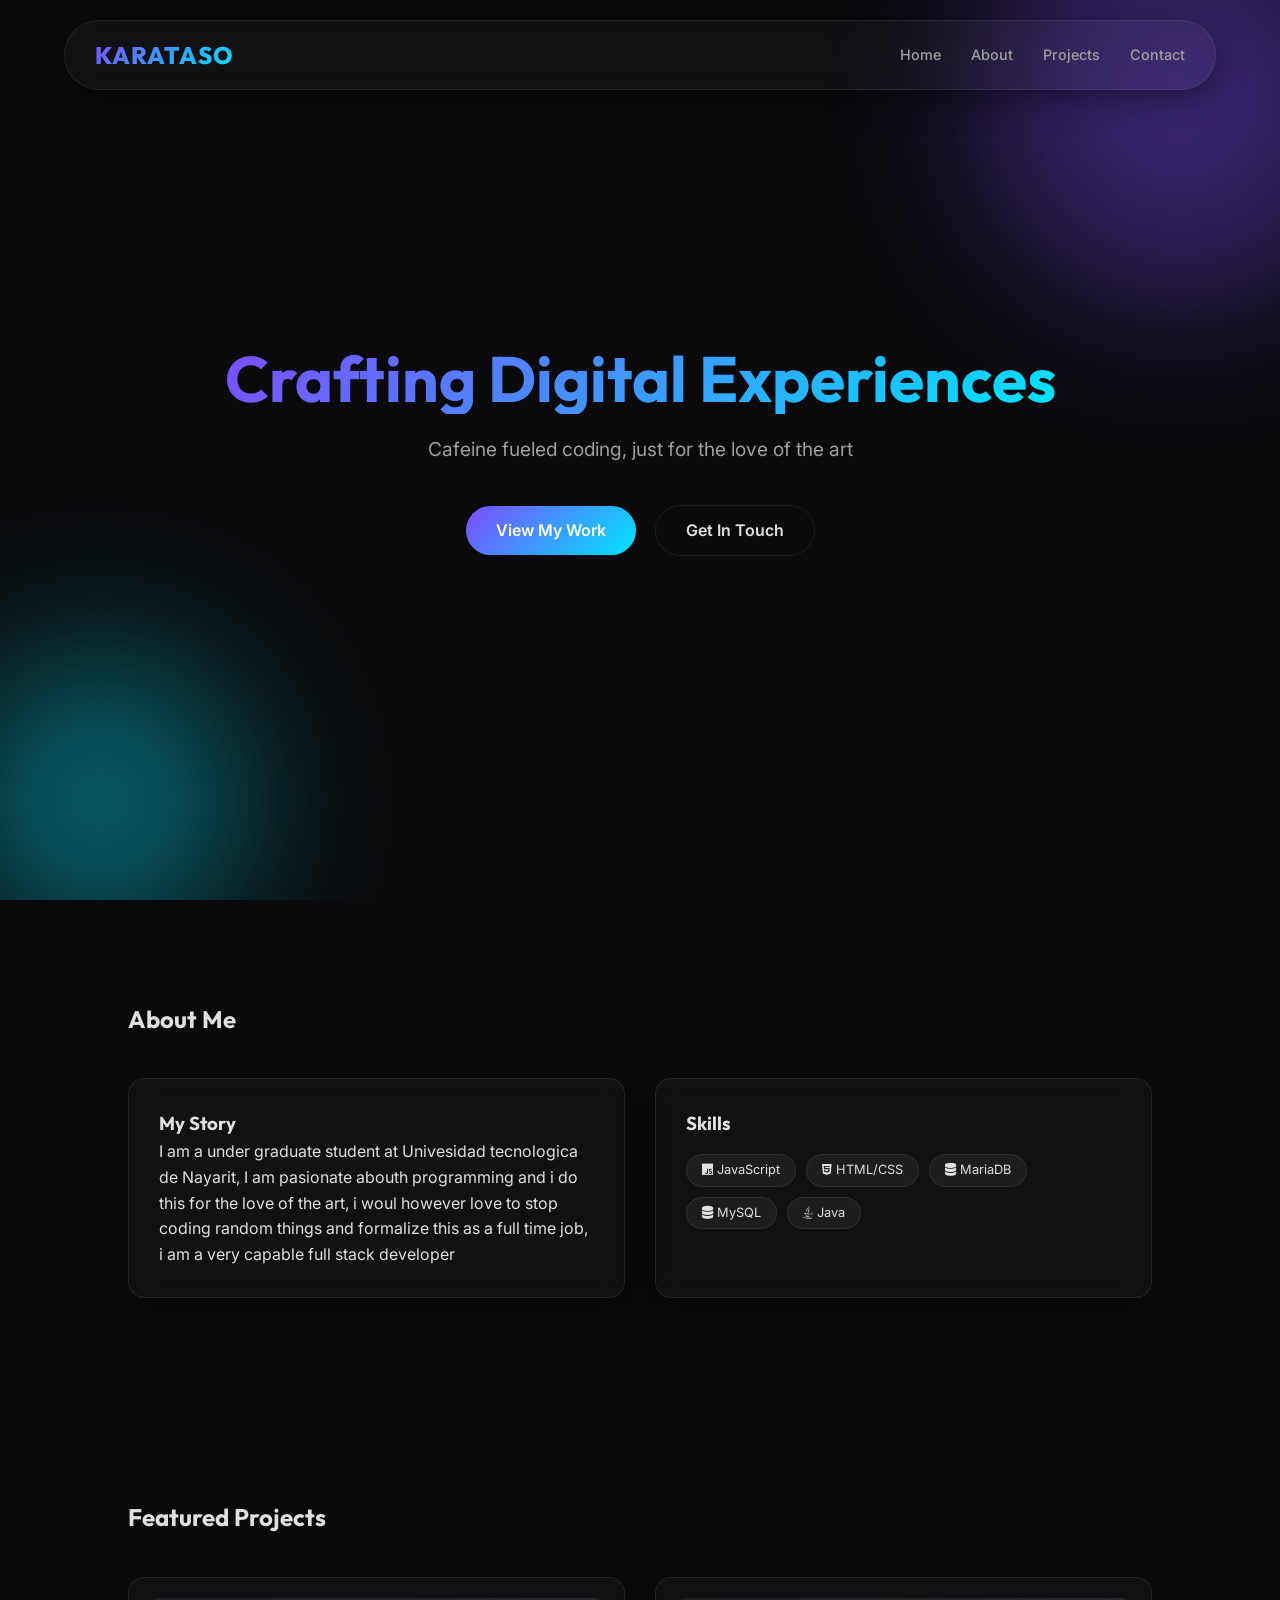
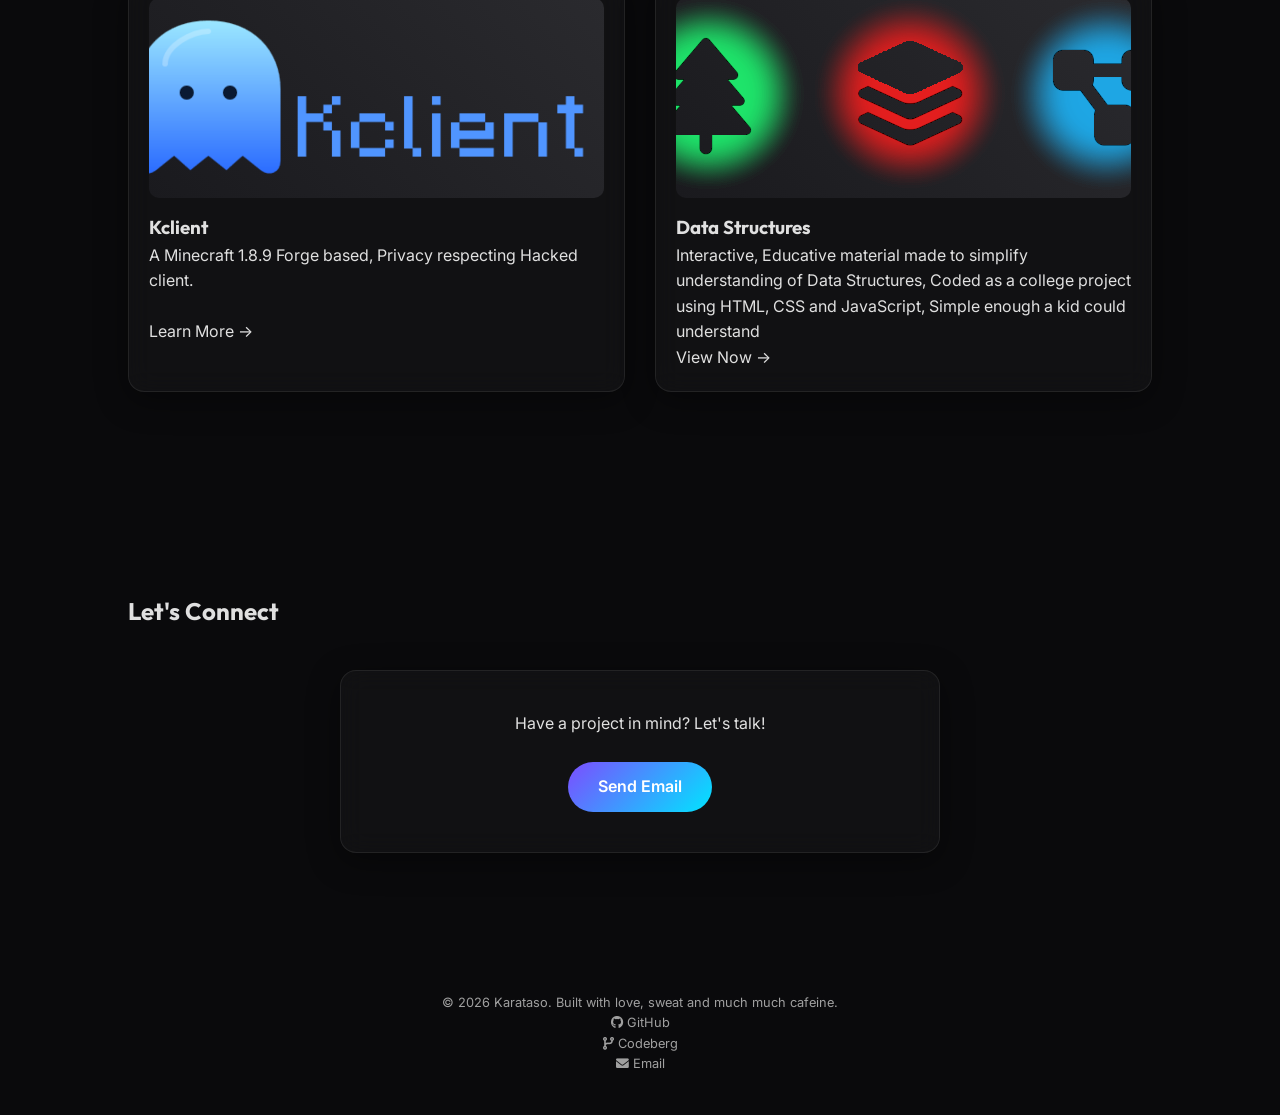
==== index.html @ 14d2ead2 "Website Upload Uploaded the website for portfolo + Kclient" ====
<!DOCTYPE html>
<html lang="en">
<head>
    <meta charset="UTF-8">
    <meta name="viewport" content="width=device-width, initial-scale=1.0">
    <title>Karataso | Portfolio</title>
    <link rel="stylesheet" href="styles/index.css">
    <link rel="stylesheet" href="https://cdnjs.cloudflare.com/ajax/libs/font-awesome/6.0.0-beta3/css/all.min.css">
</head>
<body>
    <div class="background-blobs">
        <div class="blob blob1"></div>
        <div class="blob blob2"></div>
    </div>

    <header class="glass">
        <nav>
            <div class="nav-logo gradient-text">KARATASO</div>
            <ul>
                <li><a href="#home">Home</a></li>
                <li><a href="#about">About</a></li>
                <li><a href="#projects">Projects</a></li>
                <li><a href="#contact">Contact</a></li>
            </ul>
        </nav>
    </header>

    <main>
        <section id="home" class="hero">
            <div class="hero-content">
                <h1 class="gradient-text">Crafting Digital Experiences</h1>
                <p>Cafeine fueled coding, just for the love of the art</p>
                <div class="hero-cta">
                    <a href="#projects" class="btn primary">View My Work</a>
                    <a href="#contact" class="btn secondary">Get In Touch</a>
                </div>
            </div>
        </section>

        <section id="about">
            <h2>About Me</h2>
            <div class="about-grid">
                <div class="glass about-card">
                    <h3>My Story</h3>
                    <p>I am a under graduate student at Univesidad tecnologica de Nayarit, I am pasionate abouth programming and i do this for the love of the art, i woul however love to stop coding random things and formalize this as a full time job, i am a very capable full stack developer</p>
                </div>
                <div class="glass about-card">
                    <h3>Skills</h3>
                    <div class="skills-tags">
                        <span><i class="fa-brands fa-js"></i> JavaScript</span>
                        <span><i class="fa-brands fa-html5"></i> HTML/CSS</span>
                        <span><i class="fa-solid fa-database"></i></i> MariaDB</span>
                        <span><i class="fa-solid fa-database"></i></i> MySQL</span>
                        <span><i class="fa-brands fa-java"></i> Java</span>
                    </div>
                </div>
            </div>
        </section>

        <section id="projects">
            <h2>Featured Projects</h2>
            <div class="projects-grid">
                <!-- Project 1 -->
                <div class="glass project-card">
                    <div class="project-img"><img src="assets/ghost.png"></div>
                    <h3>Kclient</h3>
                    <p>A Minecraft 1.8.9 Forge based, Privacy respecting Hacked client.</p>
                    <p><br></p>
                    <a href="Kclient.html"> Learn More → </a>
                </div>
                <!-- Project 2 -->
                <div class="glass project-card">
                    <div class="project-img"><img src="assets/DataStructuresIcons.png"></div>
                    <h3>Data Structures</h3>
                    <p>Interactive, Educative material made to simplify understanding of Data Structures, Coded as a college project using HTML, CSS and JavaScript, Simple enough a kid could understand</p>
                    <a href="https://karataso.github.io/ProyectoEstructuraDeDatos/"> View Now → </a>
                </div>
            </div>
        </section>

        <section id="contact">
            <h2>Let's Connect</h2>
            <div class="glass contact-form">
                <p>Have a project in mind? Let's talk!</p>
                <p><br></p>
                <a href="mailto:Karataso@protonmail.com" class="btn primary">Send Email</a>
            </div>
        </section>
    </main>

    <footer>
        <p>&copy; 2026 Karataso. Built with love, sweat and much much cafeine.</p>
        <p><i class="fa-brands fa-github"></i><a href="https://github.com/Karataso"> GitHub</a></p>
        <p><i class="fa-solid fa-code-branch"></i><a href="https://codeberg.org/Karataso"> Codeberg</a></p>
        <p><i class="fa-solid fa-envelope"></i><a href="mailto:Karataso@protonmail.com"> Email</a></p>
    </footer>
</body>
</html>
---- styles/index.css ----
@import url('https://fonts.googleapis.com/css2?family=Inter:wght@300;400;600;700&family=Outfit:wght@300;400;600;800&display=swap');

:root {
    /* Color Palette */
    --bg-dark: #0a0a0c;
    --accent-primary: #7c4dff;
    --accent-secondary: #00e5ff;
    --text-main: #e0e0e0;
    --text-dim: #a0a0a0;
    
    /* Glassmorphism */
    --glass-bg: rgba(255, 255, 255, 0.03);
    --glass-border: rgba(255, 255, 255, 0.08);
    --glass-shadow: 0 8px 32px 0 rgba(0, 0, 0, 0.4);
    
    /* Spacing */
    --section-padding: 100px 10%;
    --card-radius: 16px;
}

* {
    margin: 0;
    padding: 0;
    box-sizing: border-box;
}

body {
    background-color: var(--bg-dark);
    color: var(--text-main);
    font-family: 'Inter', sans-serif;
    line-height: 1.6;
    overflow-x: hidden;
}

h1, h2, h3, .nav-logo {
    font-family: 'Outfit', sans-serif;
}

/* Utilities */
.glass {
    background: var(--glass-bg);
    backdrop-filter: blur(12px);
    -webkit-backdrop-filter: blur(12px);
    border: 1px solid var(--glass-border);
    box-shadow: var(--glass-shadow);
}

.gradient-text {
    background: linear-gradient(135deg, var(--accent-primary), var(--accent-secondary));
    -webkit-background-clip: text;
    background-clip: text;
    -webkit-text-fill-color: transparent;
}

a {
    text-decoration: none;
    color: inherit;
    transition: 0.3s ease;
}

ul {
    list-style: none;
}

section {
    padding: var(--section-padding);
}

/* Background Blobs */
.background-blobs {
    position: fixed;
    top: 0;
    left: 0;
    width: 100%;
    height: 100%;
    z-index: -1;
    overflow: hidden;
}

.blob {
    position: absolute;
    border-radius: 50%;
    filter: blur(80px);
    opacity: 0.4;
    animation: move 20s infinite alternate;
}

.blob1 {
    width: 400px;
    height: 400px;
    background: var(--accent-primary);
    top: -100px;
    right: -100px;
}

.blob2 {
    width: 300px;
    height: 300px;
    background: var(--accent-secondary);
    bottom: -50px;
    left: -50px;
    animation-delay: -5s;
}

@keyframes move {
    from { transform: translate(0, 0); }
    to { transform: translate(100px, 100px); }
}

/* Header & Nav */
header {
    position: fixed;
    top: 20px;
    left: 5%;
    right: 5%;
    padding: 15px 30px;
    border-radius: 50px;
    z-index: 1000;
}

nav {
    display: flex;
    justify-content: space-between;
    align-items: center;
}

.nav-logo {
    font-size: 1.5rem;
    font-weight: 800;
    letter-spacing: 1px;
}

nav ul {
    display: flex;
    gap: 30px;
}

nav ul li a {
    font-weight: 500;
    font-size: 0.9rem;
    color: var(--text-dim);
}

nav ul li a:hover {
    color: var(--text-main);
}

/* Hero Section */
.hero {
    height: 100vh;
    display: flex;
    align-items: center;
    justify-content: center;
    text-align: center;
}

.hero h1 {
    font-size: 4rem;
    line-height: 1.1;
    margin-bottom: 20px;
}

.hero p {
    font-size: 1.2rem;
    color: var(--text-dim);
    max-width: 600px;
    margin: 0 auto 40px;
}

.btn {
    padding: 12px 30px;
    border-radius: 30px;
    font-weight: 600;
    display: inline-block;
}

.btn.primary {
    background: linear-gradient(135deg, var(--accent-primary), var(--accent-secondary));
    color: white;
}

.btn.secondary {
    border: 1px solid var(--glass-border);
    margin-left: 15px;
}

.btn:hover {
    transform: translateY(-3px);
    box-shadow: 0 10px 20px rgba(0, 0, 0, 0.2);
}

/* About Section */
.about-grid {
    display: grid;
    grid-template-columns: 1fr 1fr;
    gap: 30px;
    margin-top: 40px;
}

.about-card {
    padding: 30px;
    border-radius: var(--card-radius);
}

.skills-tags {
    display: flex;
    flex-wrap: wrap;
    gap: 10px;
    margin-top: 15px;
}

.skills-tags span {
    padding: 5px 15px;
    border-radius: 20px;
    background: rgba(255, 255, 255, 0.05);
    font-size: 0.8rem;
    border: 1px solid var(--glass-border);
}

/* Projects Section */
.projects-grid {
    display: grid;
    grid-template-columns: repeat(2, 1fr);
    gap: 30px;
    margin-top: 40px;
}

.project-card {
    padding: 20px;
    border-radius: var(--card-radius);
    transition: 0.3s ease;
}

.project-card:hover {
    transform: scale(1.02);
}

.project-img {
    height: 200px;
    background: linear-gradient(45deg, #1a1a1e, #2a2a2e);
    border-radius: 10px;
    margin-bottom: 15px;
    overflow: hidden; /* Clips image to the corners */
}

.project-img img {
    width: 100%;
    height: 100%;
    object-fit: cover; /* This makes the image fill the area without stretching */
    display: block;
}

/* Contact Section */
.contact-form {
    max-width: 600px;
    margin: 40px auto 0;
    text-align: center;
    padding: 40px;
    border-radius: var(--card-radius);
}

/* Footer */
footer {
    text-align: center;
    padding: 40px;
    color: var(--text-dim);
    font-size: 0.8rem;
}

html {
    scroll-behavior: smooth;
}

/* Responsive Design */
@media (max-width: 968px) {
    .hero h1 {
        font-size: 3rem;
    }
    
    .about-grid, .projects-grid {
        grid-template-columns: 1fr;
    }
    
    nav ul {
        display: none; /* Mobile menu can be added later */
    }
}

@media (max-width: 480px) {
    .hero h1 {
        font-size: 2.5rem;
    }
    
    .btn.secondary {
        margin-left: 0;
        margin-top: 10px;
        width: 100%;
        text-align: center;
    }
    
    .btn.primary {
        width: 100%;
        text-align: center;
    }
    
    section {
        padding: 60px 5%;
    }
}
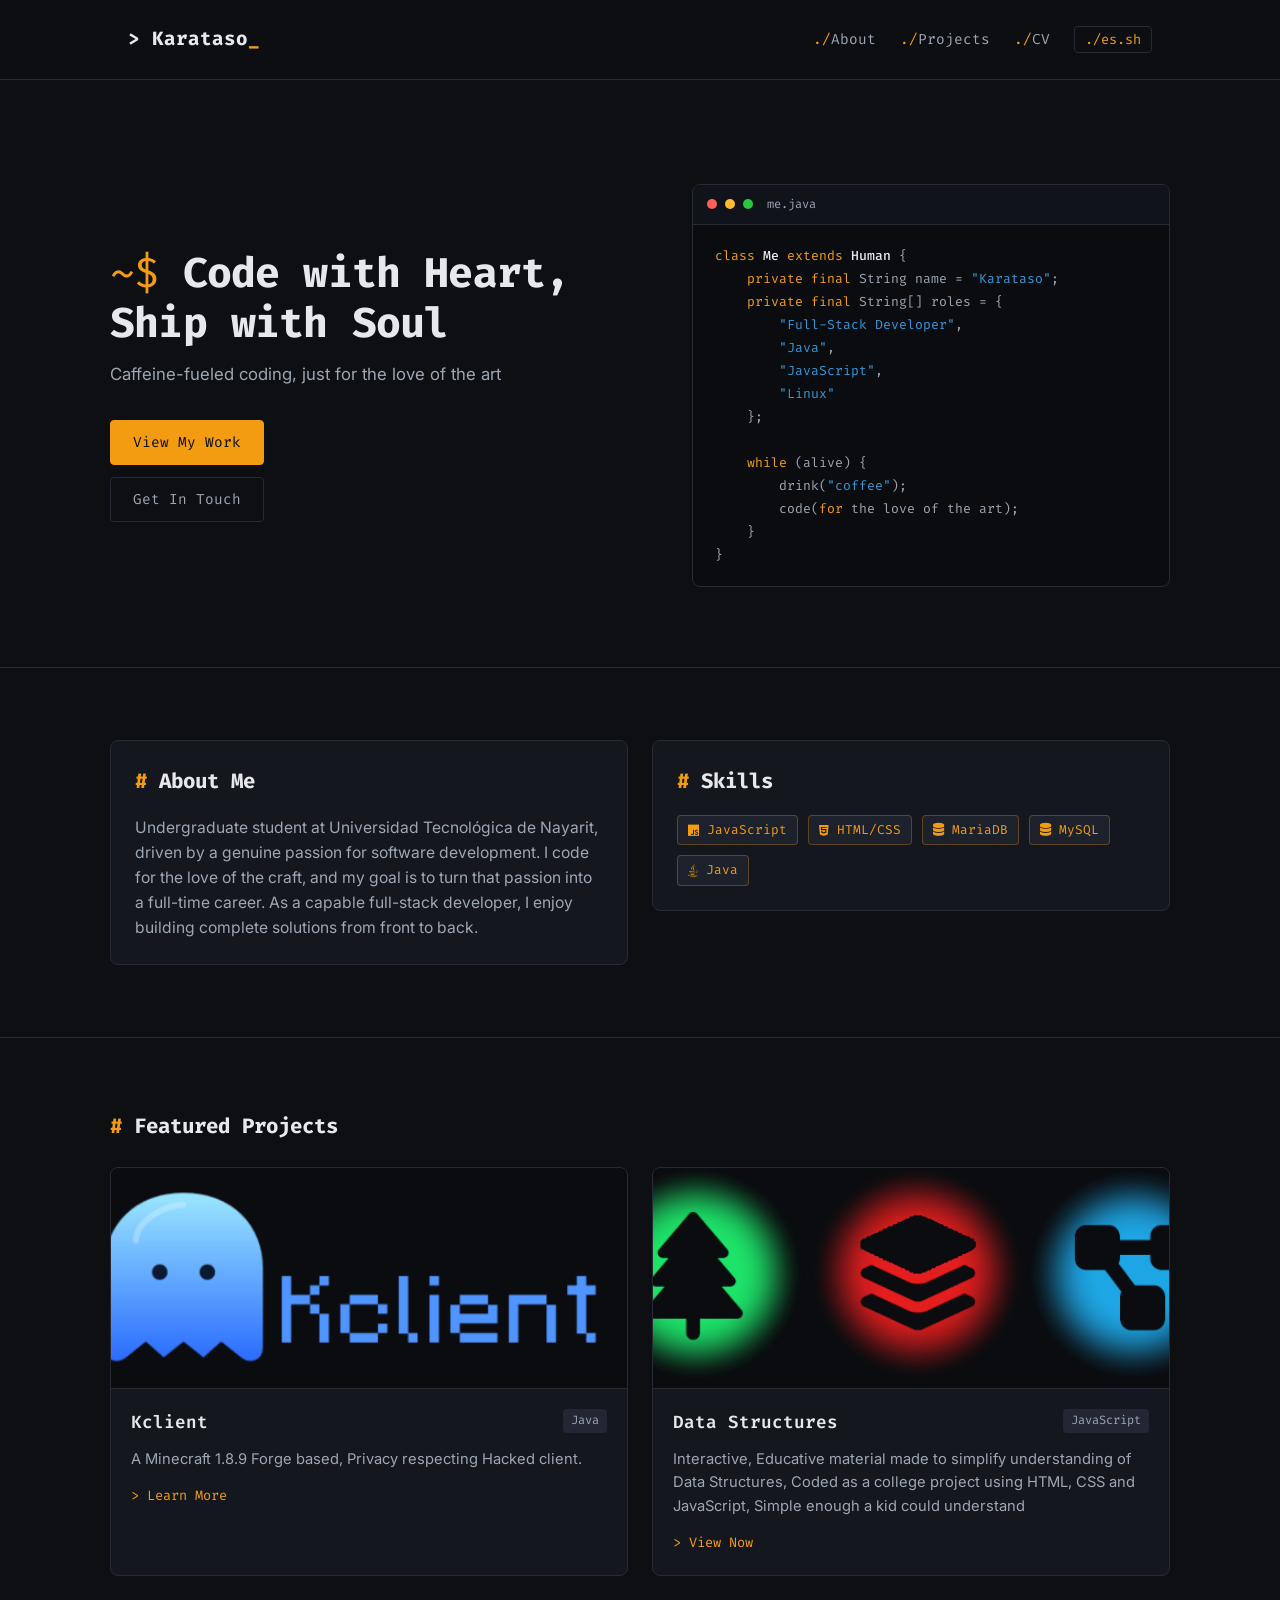
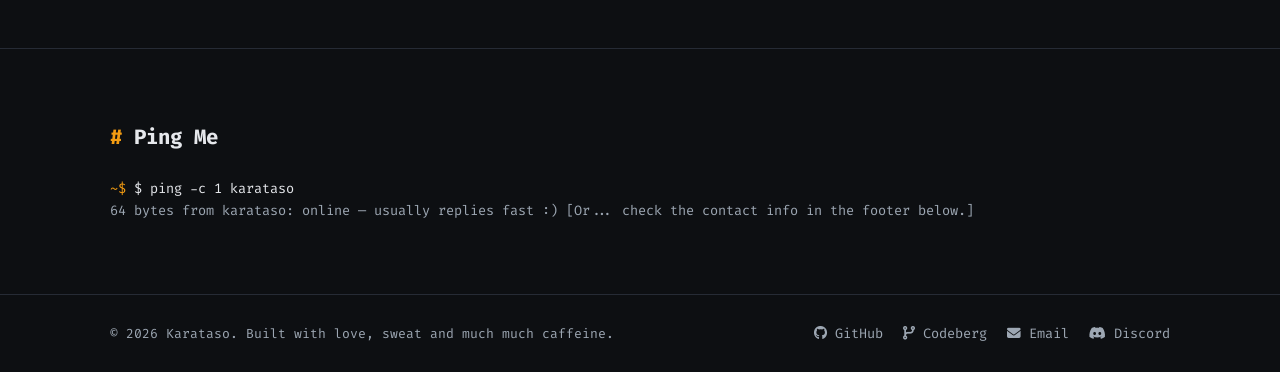
==== commit 8e1b0e6a: "Redesign site with terminal theme, add CV page and EN/ES language toggle" ====
--- a/index.html
+++ b/index.html
@@ -5,94 +5,134 @@
     <meta name="viewport" content="width=device-width, initial-scale=1.0">
     <title>Karataso | Portfolio</title>
     <link rel="stylesheet" href="styles/index.css">
-    <link rel="stylesheet" href="https://cdnjs.cloudflare.com/ajax/libs/font-awesome/6.0.0-beta3/css/all.min.css">
+    <link rel="preconnect" href="https://fonts.googleapis.com">
+    <link rel="preconnect" href="https://fonts.gstatic.com" crossorigin>
+    <link href="https://fonts.googleapis.com/css2?family=Fira+Code:wght@400;500;700&family=Inter:wght@300;400;600&display=swap" rel="stylesheet">
+    <link rel="stylesheet" href="https://cdnjs.cloudflare.com/ajax/libs/font-awesome/6.5.2/css/all.min.css">
+    <script src="scripts/lang.js" defer></script>
 </head>
 <body>
-    <div class="background-blobs">
-        <div class="blob blob1"></div>
-        <div class="blob blob2"></div>
-    </div>
 
-    <header class="glass">
-        <nav>
-            <div class="nav-logo gradient-text">KARATASO</div>
-            <ul>
-                <li><a href="#home">Home</a></li>
-                <li><a href="#about">About</a></li>
-                <li><a href="#projects">Projects</a></li>
-                <li><a href="#contact">Contact</a></li>
-            </ul>
-        </nav>
-    </header>
+    <nav class="navbar">
+        <a href="#home" class="logo">&gt; Karataso<span>_</span></a>
+        <div class="nav-links">
+            <a href="#about" class="nav-file" data-i18n="nav.about">About</a>
+            <a href="#projects" class="nav-file" data-i18n="nav.projects">Projects</a>
+            <a href="cv.html" class="nav-file">CV</a>
+            <button id="lang-toggle" class="nav-lang" type="button">./es.sh</button>
+        </div>
+    </nav>
 
     <main>
         <section id="home" class="hero">
-            <div class="hero-content">
-                <h1 class="gradient-text">Crafting Digital Experiences</h1>
-                <p>Cafeine fueled coding, just for the love of the art</p>
-                <div class="hero-cta">
-                    <a href="#projects" class="btn primary">View My Work</a>
-                    <a href="#contact" class="btn secondary">Get In Touch</a>
+            <div class="container hero-grid">
+                <div class="hero-content">
+                    <h1 data-i18n="hero.title">Code with Heart, Ship with Soul</h1>
+                    <p class="subtitle" data-i18n="hero.subtitle">Caffeine-fueled coding, just for the love of the art</p>
+                    <div class="hero-actions">
+                        <a href="#projects" class="btn btn-solid" data-i18n="hero.view">View My Work</a>
+                        <a href="#contact" class="btn btn-ghost" data-i18n="hero.touch">Get In Touch</a>
+                    </div>
+                </div>
+                <div class="code-card">
+                    <div class="code-card-header">
+                        <span class="dot red"></span>
+                        <span class="dot yellow"></span>
+                        <span class="dot green"></span>
+                        <span class="code-file">me.java</span>
+                    </div>
+                    <pre><code><span class="kw">class</span> <span class="cls">Me</span> <span class="kw">extends</span> <span class="cls">Human</span> {
+    <span class="kw">private final</span> String name = <span class="str">"Karataso"</span>;
+    <span class="kw">private final</span> String[] roles = {
+        <span class="str">"Full-Stack Developer"</span>,
+        <span class="str">"Java"</span>,
+        <span class="str">"JavaScript"</span>,
+        <span class="str">"Linux"</span>
+    };
+
+    <span class="kw">while</span> (alive) {
+        drink(<span class="str">"coffee"</span>);
+        code(<span class="kw">for</span> the love of the art);
+    }
+}</code></pre>
                 </div>
             </div>
         </section>
 
         <section id="about">
-            <h2>About Me</h2>
-            <div class="about-grid">
-                <div class="glass about-card">
-                    <h3>My Story</h3>
-                    <p>I am a under graduate student at Univesidad tecnologica de Nayarit, I am pasionate abouth programming and i do this for the love of the art, i woul however love to stop coding random things and formalize this as a full time job, i am a very capable full stack developer</p>
-                </div>
-                <div class="glass about-card">
-                    <h3>Skills</h3>
-                    <div class="skills-tags">
-                        <span><i class="fa-brands fa-js"></i> JavaScript</span>
-                        <span><i class="fa-brands fa-html5"></i> HTML/CSS</span>
-                        <span><i class="fa-solid fa-database"></i></i> MariaDB</span>
-                        <span><i class="fa-solid fa-database"></i></i> MySQL</span>
-                        <span><i class="fa-brands fa-java"></i> Java</span>
+            <div class="container">
+                <div class="about-grid">
+                    <div class="sidebar-block about-text">
+                        <h2 class="section-title" data-i18n="about.title">About Me</h2>
+                        <p data-i18n="about.text">Undergraduate student at Universidad Tecnológica de Nayarit, driven by a genuine passion for software development. I code for the love of the craft, and my goal is to turn that passion into a full-time career. As a capable full-stack developer, I enjoy building complete solutions from front to back.</p>
+                    </div>
+                    <div class="sidebar-block about-skills">
+                        <h2 class="section-title" data-i18n="skills.title">Skills</h2>
+                        <ul class="skills">
+                            <li><i class="fa-brands fa-js"></i> JavaScript</li>
+                            <li><i class="fa-brands fa-html5"></i> HTML/CSS</li>
+                            <li><i class="fa-solid fa-database"></i> MariaDB</li>
+                            <li><i class="fa-solid fa-database"></i> MySQL</li>
+                            <li><i class="fa-brands fa-java"></i> Java</li>
+                        </ul>
                     </div>
                 </div>
             </div>
         </section>
 
         <section id="projects">
-            <h2>Featured Projects</h2>
-            <div class="projects-grid">
-                <!-- Project 1 -->
-                <div class="glass project-card">
-                    <div class="project-img"><img src="assets/ghost.png"></div>
-                    <h3>Kclient</h3>
-                    <p>A Minecraft 1.8.9 Forge based, Privacy respecting Hacked client.</p>
-                    <p><br></p>
-                    <a href="Kclient.html"> Learn More → </a>
-                </div>
-                <!-- Project 2 -->
-                <div class="glass project-card">
-                    <div class="project-img"><img src="assets/DataStructuresIcons.png"></div>
-                    <h3>Data Structures</h3>
-                    <p>Interactive, Educative material made to simplify understanding of Data Structures, Coded as a college project using HTML, CSS and JavaScript, Simple enough a kid could understand</p>
-                    <a href="https://karataso.github.io/ProyectoEstructuraDeDatos/"> View Now → </a>
+            <div class="container">
+                <h2 class="section-title" data-i18n="projects.title">Featured Projects</h2>
+                <div class="projects-grid">
+                    <a class="cv-card" href="Kclient.html">
+                        <div class="project-media">
+                            <img src="assets/ghost.png" alt="Kclient">
+                        </div>
+                        <div class="project-body">
+                            <div class="card-header">
+                                <h3>Kclient</h3>
+                                <span class="tech-tag">Java</span>
+                            </div>
+                            <p data-i18n="project.kclient.desc">A Minecraft 1.8.9 Forge based, Privacy respecting Hacked client.</p>
+                            <span class="project-link" data-i18n="project.kclient.link">Learn More</span>
+                        </div>
+                    </a>
+                    <a class="cv-card" href="https://karataso.github.io/ProyectoEstructuraDeDatos/">
+                        <div class="project-media">
+                            <img src="assets/DataStructuresIcons.png" alt="Data Structures">
+                        </div>
+                        <div class="project-body">
+                            <div class="card-header">
+                                <h3>Data Structures</h3>
+                                <span class="tech-tag">JavaScript</span>
+                            </div>
+                            <p data-i18n="project.ds.desc">Interactive, Educative material made to simplify understanding of Data Structures, Coded as a college project using HTML, CSS and JavaScript, Simple enough a kid could understand</p>
+                            <span class="project-link" data-i18n="project.ds.link">View Now</span>
+                        </div>
+                    </a>
                 </div>
             </div>
         </section>
 
         <section id="contact">
-            <h2>Let's Connect</h2>
-            <div class="glass contact-form">
-                <p>Have a project in mind? Let's talk!</p>
-                <p><br></p>
-                <a href="mailto:Karataso@protonmail.com" class="btn primary">Send Email</a>
+            <div class="container">
+                <h2 class="section-title" data-i18n="contact.title">Ping Me</h2>
+                <p class="contact-echo"><span class="cmd">$ ping -c 1 karataso</span><br><span data-i18n="contact.reply">64 bytes from karataso: online — usually replies fast :) [Or... check the contact info in the footer below.]</span></p>
             </div>
         </section>
     </main>
 
-    <footer>
-        <p>&copy; 2026 Karataso. Built with love, sweat and much much cafeine.</p>
-        <p><i class="fa-brands fa-github"></i><a href="https://github.com/Karataso"> GitHub</a></p>
-        <p><i class="fa-solid fa-code-branch"></i><a href="https://codeberg.org/Karataso"> Codeberg</a></p>
-        <p><i class="fa-solid fa-envelope"></i><a href="mailto:Karataso@protonmail.com"> Email</a></p>
+    <footer class="site-footer">
+        <div class="container footer-row">
+            <p data-i18n="footer.tagline">&copy; 2026 Karataso. Built with love, sweat and much much caffeine.</p>
+            <div class="footer-links">
+                <a href="https://github.com/Karataso"><i class="fa-brands fa-github"></i> GitHub</a>
+                <a href="https://codeberg.org/Karataso"><i class="fa-solid fa-code-branch"></i> Codeberg</a>
+                <a href="mailto:Karataso@protonmail.com"><i class="fa-solid fa-envelope"></i> Email</a>
+                <a href="https://discord.com/users/742480978110316584"><i class="fa-brands fa-discord"></i> Discord</a>
+            </div>
+        </div>
     </footer>
+
 </body>
 </html>
--- a/styles/index.css
+++ b/styles/index.css
@@ -1,309 +1,473 @@
-@import url('https://fonts.googleapis.com/css2?family=Inter:wght@300;400;600;700&family=Outfit:wght@300;400;600;800&display=swap');
-
 :root {
-    /* Color Palette */
-    --bg-dark: #0a0a0c;
-    --accent-primary: #7c4dff;
-    --accent-secondary: #00e5ff;
-    --text-main: #e0e0e0;
-    --text-dim: #a0a0a0;
-    
-    /* Glassmorphism */
-    --glass-bg: rgba(255, 255, 255, 0.03);
-    --glass-border: rgba(255, 255, 255, 0.08);
-    --glass-shadow: 0 8px 32px 0 rgba(0, 0, 0, 0.4);
-    
-    /* Spacing */
-    --section-padding: 100px 10%;
-    --card-radius: 16px;
+    --bg-color: #0d0f12;
+    --card-bg: #14171d;
+    --border-color: #262b35;
+    --border-hover: #3b4252;
+    --text-primary: #e6e8ec;
+    --text-secondary: #9da7b3;
+    --accent-orange: #f39c12;
+    --accent-blue: #3498db;
+    --font-mono: 'Fira Code', monospace;
+    --font-sans: 'Inter', sans-serif;
 }
 
 * {
+    box-sizing: border-box;
     margin: 0;
     padding: 0;
-    box-sizing: border-box;
+}
+
+html {
+    scroll-behavior: smooth;
 }
 
 body {
-    background-color: var(--bg-dark);
-    color: var(--text-main);
-    font-family: 'Inter', sans-serif;
+    background-color: var(--bg-color);
+    color: var(--text-primary);
+    font-family: var(--font-sans);
     line-height: 1.6;
-    overflow-x: hidden;
-}
-
-h1, h2, h3, .nav-logo {
-    font-family: 'Outfit', sans-serif;
-}
-
-/* Utilities */
-.glass {
-    background: var(--glass-bg);
-    backdrop-filter: blur(12px);
-    -webkit-backdrop-filter: blur(12px);
-    border: 1px solid var(--glass-border);
-    box-shadow: var(--glass-shadow);
-}
-
-.gradient-text {
-    background: linear-gradient(135deg, var(--accent-primary), var(--accent-secondary));
-    -webkit-background-clip: text;
-    background-clip: text;
-    -webkit-text-fill-color: transparent;
+    -webkit-font-smoothing: antialiased;
 }
 
 a {
     text-decoration: none;
     color: inherit;
-    transition: 0.3s ease;
-}
-
-ul {
-    list-style: none;
+}
+
+.container {
+    max-width: 1100px;
+    margin: 0 auto;
+    padding: 0 20px;
 }
 
 section {
-    padding: var(--section-padding);
-}
-
-/* Background Blobs */
-.background-blobs {
-    position: fixed;
-    top: 0;
-    left: 0;
-    width: 100%;
-    height: 100%;
-    z-index: -1;
-    overflow: hidden;
-}
-
-.blob {
-    position: absolute;
-    border-radius: 50%;
-    filter: blur(80px);
-    opacity: 0.4;
-    animation: move 20s infinite alternate;
-}
-
-.blob1 {
-    width: 400px;
-    height: 400px;
-    background: var(--accent-primary);
-    top: -100px;
-    right: -100px;
-}
-
-.blob2 {
-    width: 300px;
-    height: 300px;
-    background: var(--accent-secondary);
-    bottom: -50px;
-    left: -50px;
-    animation-delay: -5s;
-}
-
-@keyframes move {
-    from { transform: translate(0, 0); }
-    to { transform: translate(100px, 100px); }
-}
-
-/* Header & Nav */
-header {
-    position: fixed;
-    top: 20px;
-    left: 5%;
-    right: 5%;
-    padding: 15px 30px;
-    border-radius: 50px;
-    z-index: 1000;
-}
-
-nav {
+    padding-block: 4.5rem;
+}
+
+/* Navigation */
+.navbar {
     display: flex;
     justify-content: space-between;
     align-items: center;
-}
-
-.nav-logo {
-    font-size: 1.5rem;
-    font-weight: 800;
-    letter-spacing: 1px;
-}
-
-nav ul {
-    display: flex;
-    gap: 30px;
-}
-
-nav ul li a {
-    font-weight: 500;
+    padding: 24px 10%;
+    background-color: rgba(13, 15, 18, 0.9);
+    border-bottom: 1px solid var(--border-color);
+    position: sticky;
+    top: 0;
+    backdrop-filter: blur(8px);
+    z-index: 100;
+}
+
+.logo {
+    font-family: var(--font-mono);
+    font-weight: 700;
+    font-size: 1.2rem;
+    color: var(--text-primary);
+}
+
+.logo span {
+    color: var(--accent-orange);
+}
+
+.nav-links a {
+    color: var(--text-secondary);
+    margin-left: 20px;
+    font-family: var(--font-mono);
     font-size: 0.9rem;
-    color: var(--text-dim);
-}
-
-nav ul li a:hover {
-    color: var(--text-main);
-}
-
-/* Hero Section */
+    transition: color 0.2s;
+}
+
+.nav-links a:hover {
+    color: var(--accent-orange);
+}
+
+.nav-links a.nav-file::before {
+    content: './';
+    color: var(--accent-orange);
+}
+
+.nav-lang {
+    background: none;
+    border: 1px solid var(--border-color);
+    border-radius: 4px;
+    font-family: var(--font-mono);
+    font-size: 0.85rem;
+    color: var(--accent-orange);
+    padding: 4px 10px;
+    margin-left: 20px;
+    cursor: pointer;
+    transition: border-color 0.2s, color 0.2s;
+}
+
+.nav-lang:hover {
+    border-color: var(--accent-orange);
+    color: var(--accent-orange);
+}
+
+/* Hero */
 .hero {
-    height: 100vh;
-    display: flex;
+    padding-block: 6.5rem 5rem;
+    border-bottom: 1px solid var(--border-color);
+}
+
+.hero-grid {
+    display: grid;
+    grid-template-columns: 1.1fr 1fr;
+    gap: 3.5rem;
     align-items: center;
-    justify-content: center;
-    text-align: center;
 }
 
 .hero h1 {
-    font-size: 4rem;
-    line-height: 1.1;
-    margin-bottom: 20px;
-}
-
-.hero p {
-    font-size: 1.2rem;
-    color: var(--text-dim);
-    max-width: 600px;
-    margin: 0 auto 40px;
-}
-
+    font-family: var(--font-mono);
+    font-weight: 700;
+    font-size: clamp(1.8rem, 4vw, 2.6rem);
+    letter-spacing: -0.02em;
+    line-height: 1.2;
+}
+
+.hero h1::before {
+    content: '~$ ';
+    color: var(--accent-orange);
+    font-weight: 400;
+}
+
+.hero .subtitle {
+    color: var(--text-secondary);
+    font-size: 1.05rem;
+    margin-top: 12px;
+    max-width: 55ch;
+}
+
+.hero-actions {
+    display: flex;
+    flex-direction: column;
+    align-items: flex-start;
+    gap: 12px;
+    margin-top: 2rem;
+}
+
+/* Code snippet card */
+.code-card {
+    background-color: #0a0c0f;
+    border: 1px solid var(--border-color);
+    border-radius: 8px;
+    overflow: hidden;
+    transition: border-color 0.2s;
+}
+
+.code-card:hover {
+    border-color: var(--border-hover);
+}
+
+.code-card-header {
+    display: flex;
+    align-items: center;
+    gap: 8px;
+    padding: 10px 14px;
+    border-bottom: 1px solid var(--border-color);
+    background: #10131a;
+}
+
+.code-card-header .dot {
+    width: 10px;
+    height: 10px;
+    border-radius: 50%;
+}
+
+.dot.red { background: #ff5f57; }
+.dot.yellow { background: #febc2e; }
+.dot.green { background: #28c840; }
+
+.code-file {
+    font-family: var(--font-mono);
+    font-size: 0.75rem;
+    color: var(--text-secondary);
+    margin-left: 6px;
+}
+
+.code-card pre {
+    padding: 20px 22px;
+    overflow-x: auto;
+}
+
+.code-card code {
+    font-family: var(--font-mono);
+    font-size: 0.82rem;
+    line-height: 1.75;
+    color: var(--text-secondary);
+}
+
+.code-card .kw { color: var(--accent-orange); }
+.code-card .cls { color: var(--text-primary); font-weight: 500; }
+.code-card .str { color: var(--accent-blue); }
+
+/* Buttons */
 .btn {
-    padding: 12px 30px;
-    border-radius: 30px;
-    font-weight: 600;
     display: inline-block;
-}
-
-.btn.primary {
-    background: linear-gradient(135deg, var(--accent-primary), var(--accent-secondary));
-    color: white;
-}
-
-.btn.secondary {
-    border: 1px solid var(--glass-border);
-    margin-left: 15px;
-}
-
-.btn:hover {
-    transform: translateY(-3px);
-    box-shadow: 0 10px 20px rgba(0, 0, 0, 0.2);
-}
-
-/* About Section */
+    font-family: var(--font-mono);
+    font-size: 0.9rem;
+    padding: 10px 22px;
+    border-radius: 4px;
+    border: 1px solid var(--border-color);
+    color: var(--text-secondary);
+    transition: border-color 0.2s, color 0.2s, background 0.2s;
+}
+
+.btn-solid {
+    background: var(--accent-orange);
+    border-color: var(--accent-orange);
+    color: #0d0f12;
+}
+
+.btn-solid:hover {
+    background: #e67e22;
+    border-color: #e67e22;
+}
+
+.btn-ghost:hover {
+    border-color: var(--accent-orange);
+    color: var(--accent-orange);
+}
+
+/* Section titles */
+.section-title {
+    font-family: var(--font-mono);
+    font-size: 1.3rem;
+    margin-bottom: 24px;
+    color: var(--text-primary);
+}
+
+.section-title::before {
+    content: '# ';
+    color: var(--accent-orange);
+}
+
+/* About */
 .about-grid {
     display: grid;
     grid-template-columns: 1fr 1fr;
-    gap: 30px;
-    margin-top: 40px;
-}
-
-.about-card {
-    padding: 30px;
-    border-radius: var(--card-radius);
-}
-
-.skills-tags {
+    gap: 24px;
+    align-items: start;
+}
+
+.sidebar-block {
+    background-color: var(--card-bg);
+    border: 1px solid var(--border-color);
+    border-radius: 8px;
+    padding: 24px;
+}
+
+.sidebar-block .section-title {
+    margin-bottom: 16px;
+}
+
+.about-text p {
+    color: var(--text-secondary);
+    font-size: 0.98rem;
+}
+
+.skills {
+    list-style: none;
     display: flex;
     flex-wrap: wrap;
     gap: 10px;
-    margin-top: 15px;
-}
-
-.skills-tags span {
-    padding: 5px 15px;
-    border-radius: 20px;
-    background: rgba(255, 255, 255, 0.05);
+}
+
+.skills li {
+    display: inline-flex;
+    align-items: center;
+    gap: 8px;
+    font-family: var(--font-mono);
     font-size: 0.8rem;
-    border: 1px solid var(--glass-border);
-}
-
-/* Projects Section */
+    background-color: #1c212b;
+    color: var(--accent-orange);
+    border: 1px solid rgba(243, 156, 18, 0.3);
+    padding: 4px 10px;
+    border-radius: 4px;
+}
+
+.skills i {
+    color: var(--accent-orange);
+}
+
+/* Projects */
+#projects {
+    border-top: 1px solid var(--border-color);
+}
+
 .projects-grid {
     display: grid;
-    grid-template-columns: repeat(2, 1fr);
-    gap: 30px;
-    margin-top: 40px;
-}
-
-.project-card {
+    grid-template-columns: 1fr 1fr;
+    gap: 24px;
+}
+
+.cv-card {
+    background-color: var(--card-bg);
+    border: 1px solid var(--border-color);
+    border-radius: 8px;
+    overflow: hidden;
+    transition: border-color 0.2s;
+    display: block;
+}
+
+.cv-card:hover {
+    border-color: var(--border-hover);
+}
+
+.project-media {
+    border-bottom: 1px solid var(--border-color);
+    background: #0a0c0f;
+}
+
+.project-media img {
+    display: block;
+    width: 100%;
+    height: 220px;
+    object-fit: cover;
+}
+
+.project-body {
     padding: 20px;
-    border-radius: var(--card-radius);
-    transition: 0.3s ease;
-}
-
-.project-card:hover {
-    transform: scale(1.02);
-}
-
-.project-img {
-    height: 200px;
-    background: linear-gradient(45deg, #1a1a1e, #2a2a2e);
-    border-radius: 10px;
-    margin-bottom: 15px;
-    overflow: hidden; /* Clips image to the corners */
-}
-
-.project-img img {
-    width: 100%;
-    height: 100%;
-    object-fit: cover; /* This makes the image fill the area without stretching */
-    display: block;
-}
-
-/* Contact Section */
-.contact-form {
-    max-width: 600px;
-    margin: 40px auto 0;
-    text-align: center;
-    padding: 40px;
-    border-radius: var(--card-radius);
+}
+
+.card-header {
+    display: flex;
+    justify-content: space-between;
+    align-items: flex-start;
+    gap: 12px;
+}
+
+.project-body h3 {
+    font-family: var(--font-mono);
+    font-size: 1.1rem;
+    font-weight: 600;
+}
+
+.tech-tag {
+    font-family: var(--font-mono);
+    font-size: 0.75rem;
+    background-color: #222733;
+    color: var(--text-secondary);
+    padding: 2px 8px;
+    border-radius: 4px;
+    white-space: nowrap;
+}
+
+.project-body p {
+    color: var(--text-secondary);
+    font-size: 0.92rem;
+    margin-top: 10px;
+}
+
+.project-link {
+    display: inline-block;
+    font-family: var(--font-mono);
+    font-size: 0.85rem;
+    color: var(--accent-orange);
+    margin-top: 14px;
+}
+
+.project-link::before {
+    content: '> ';
+}
+
+/* Contact */
+#contact {
+    border-top: 1px solid var(--border-color);
+}
+
+#contact .subtitle {
+    color: var(--text-secondary);
+}
+
+.contact-echo {
+    margin-top: 22px;
+    font-family: var(--font-mono);
+    font-size: 0.85rem;
+    color: var(--text-secondary);
+}
+
+.contact-echo .cmd {
+    color: var(--text-primary);
+}
+
+.contact-echo .cmd::before {
+    content: '~$ ';
+    color: var(--accent-orange);
 }
 
 /* Footer */
-footer {
-    text-align: center;
-    padding: 40px;
-    color: var(--text-dim);
-    font-size: 0.8rem;
-}
-
-html {
-    scroll-behavior: smooth;
-}
-
-/* Responsive Design */
-@media (max-width: 968px) {
-    .hero h1 {
-        font-size: 3rem;
-    }
-    
-    .about-grid, .projects-grid {
+.site-footer {
+    border-top: 1px solid var(--border-color);
+    padding: 28px 0;
+}
+
+.footer-row {
+    display: flex;
+    justify-content: space-between;
+    align-items: center;
+    flex-wrap: wrap;
+    gap: 12px;
+}
+
+.footer-row p {
+    font-family: var(--font-mono);
+    font-size: 0.82rem;
+    color: var(--text-secondary);
+}
+
+.footer-links {
+    display: flex;
+    gap: 20px;
+}
+
+.footer-links a {
+    font-family: var(--font-mono);
+    font-size: 0.85rem;
+    color: var(--text-secondary);
+    transition: color 0.2s;
+}
+
+.footer-links a:hover {
+    color: var(--accent-orange);
+}
+
+/* Responsive */
+@media (max-width: 820px) {
+    .navbar {
+        flex-direction: column;
+        gap: 12px;
+        padding: 16px 5%;
+    }
+
+    .hero-grid {
         grid-template-columns: 1fr;
-    }
-    
-    nav ul {
-        display: none; /* Mobile menu can be added later */
-    }
-}
-
-@media (max-width: 480px) {
-    .hero h1 {
-        font-size: 2.5rem;
-    }
-    
-    .btn.secondary {
-        margin-left: 0;
-        margin-top: 10px;
-        width: 100%;
-        text-align: center;
-    }
-    
-    .btn.primary {
-        width: 100%;
-        text-align: center;
-    }
-    
+        gap: 2.5rem;
+    }
+
+    .hero-actions {
+        flex-direction: row;
+    }
+
+    .about-grid,
+    .projects-grid {
+        grid-template-columns: 1fr;
+    }
+
     section {
-        padding: 60px 5%;
-    }
-}
+        padding-block: 3rem;
+    }
+}
+
+@media (prefers-reduced-motion: reduce) {
+    html {
+        scroll-behavior: auto;
+    }
+
+    *,
+    *::before,
+    *::after {
+        transition: none !important;
+        animation: none !important;
+    }
+}
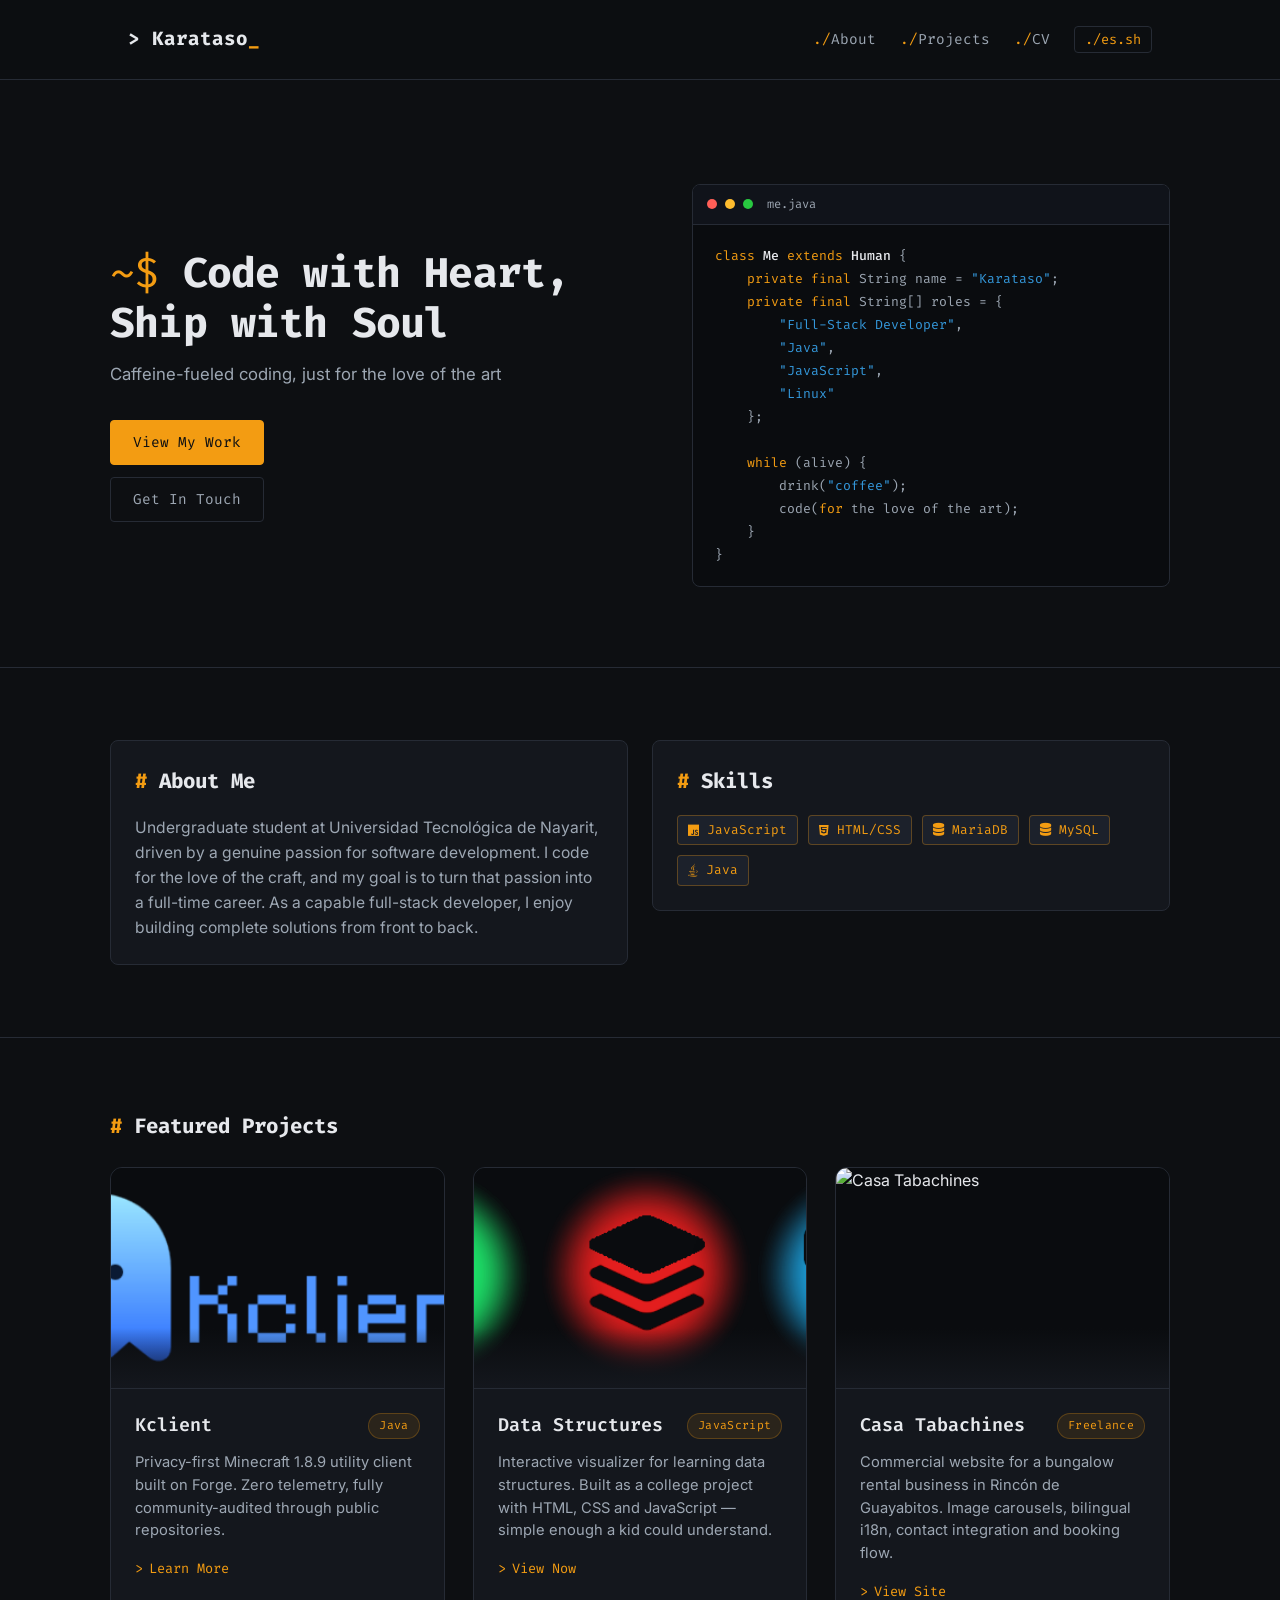
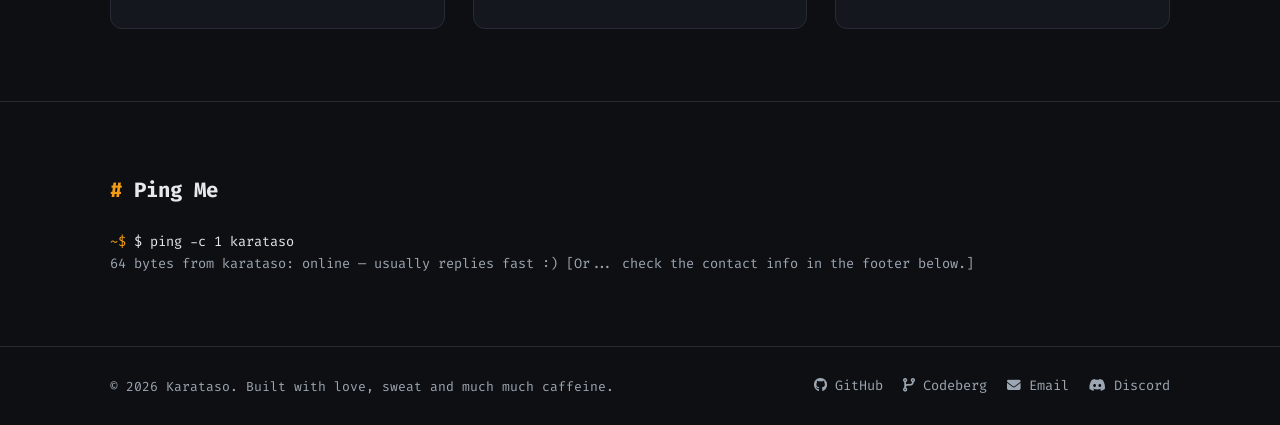
==== commit e4127932: "Revamp project cards with glow hover effects, donut chart for CV time distribution, add CasaTabachin" ====
--- a/index.html
+++ b/index.html
@@ -93,7 +93,7 @@
                                 <h3>Kclient</h3>
                                 <span class="tech-tag">Java</span>
                             </div>
-                            <p data-i18n="project.kclient.desc">A Minecraft 1.8.9 Forge based, Privacy respecting Hacked client.</p>
+                            <p data-i18n="project.kclient.desc">Privacy-first Minecraft 1.8.9 utility client built on Forge. Zero telemetry, fully community-audited through public repositories.</p>
                             <span class="project-link" data-i18n="project.kclient.link">Learn More</span>
                         </div>
                     </a>
@@ -106,8 +106,21 @@
                                 <h3>Data Structures</h3>
                                 <span class="tech-tag">JavaScript</span>
                             </div>
-                            <p data-i18n="project.ds.desc">Interactive, Educative material made to simplify understanding of Data Structures, Coded as a college project using HTML, CSS and JavaScript, Simple enough a kid could understand</p>
+                            <p data-i18n="project.ds.desc">Interactive visualizer for learning data structures. Built as a college project with HTML, CSS and JavaScript — simple enough a kid could understand.</p>
                             <span class="project-link" data-i18n="project.ds.link">View Now</span>
+                        </div>
+                    </a>
+                    <a class="cv-card" href="https://karataso.github.io/CasaTabachines/">
+                        <div class="project-media">
+                            <img src="https://karataso.github.io/CasaTabachines/images/Pasillo_Afuera.webp" alt="Casa Tabachines">
+                        </div>
+                        <div class="project-body">
+                            <div class="card-header">
+                                <h3>Casa Tabachines</h3>
+                                <span class="tech-tag">Freelance</span>
+                            </div>
+                            <p data-i18n="project.casa.desc">Commercial website for a bungalow rental business in Rincón de Guayabitos. Image carousels, bilingual i18n, contact integration and booking flow.</p>
+                            <span class="project-link" data-i18n="project.casa.link">View Site</span>
                         </div>
                     </a>
                 </div>
@@ -134,5 +147,14 @@
         </div>
     </footer>
 
+    <script>
+    document.querySelectorAll('.cv-card').forEach(function(card) {
+        card.addEventListener('mousemove', function(e) {
+            var rect = card.getBoundingClientRect();
+            card.style.setProperty('--mouse-x', (e.clientX - rect.left) + 'px');
+            card.style.setProperty('--mouse-y', (e.clientY - rect.top) + 'px');
+        });
+    });
+    </script>
 </body>
 </html>
--- a/styles/index.css
+++ b/styles/index.css
@@ -297,26 +297,57 @@
 
 .projects-grid {
     display: grid;
-    grid-template-columns: 1fr 1fr;
-    gap: 24px;
+    grid-template-columns: repeat(3, 1fr);
+    gap: 28px;
 }
 
 .cv-card {
     background-color: var(--card-bg);
     border: 1px solid var(--border-color);
-    border-radius: 8px;
+    border-radius: 12px;
     overflow: hidden;
-    transition: border-color 0.2s;
+    transition: border-color 0.3s, transform 0.3s, box-shadow 0.3s;
     display: block;
+    position: relative;
+}
+
+.cv-card::after {
+    content: '';
+    position: absolute;
+    inset: 0;
+    border-radius: 12px;
+    opacity: 0;
+    transition: opacity 0.3s;
+    pointer-events: none;
+    background: radial-gradient(600px circle at var(--mouse-x, 50%) var(--mouse-y, 50%), rgba(243, 156, 18, 0.06), transparent 40%);
 }
 
 .cv-card:hover {
-    border-color: var(--border-hover);
+    border-color: rgba(243, 156, 18, 0.35);
+    transform: translateY(-4px);
+    box-shadow: 0 12px 40px rgba(0, 0, 0, 0.3), 0 0 20px rgba(243, 156, 18, 0.05);
+}
+
+.cv-card:hover::after {
+    opacity: 1;
 }
 
 .project-media {
     border-bottom: 1px solid var(--border-color);
     background: #0a0c0f;
+    position: relative;
+    overflow: hidden;
+}
+
+.project-media::after {
+    content: '';
+    position: absolute;
+    bottom: 0;
+    left: 0;
+    right: 0;
+    height: 60px;
+    background: linear-gradient(to top, var(--card-bg), transparent);
+    pointer-events: none;
 }
 
 .project-media img {
@@ -324,51 +355,71 @@
     width: 100%;
     height: 220px;
     object-fit: cover;
+    transition: transform 0.4s;
+}
+
+.cv-card:hover .project-media img {
+    transform: scale(1.04);
 }
 
 .project-body {
-    padding: 20px;
+    padding: 22px 24px 24px;
 }
 
 .card-header {
     display: flex;
     justify-content: space-between;
-    align-items: flex-start;
+    align-items: center;
     gap: 12px;
 }
 
 .project-body h3 {
     font-family: var(--font-mono);
-    font-size: 1.1rem;
+    font-size: 1.15rem;
     font-weight: 600;
+    transition: color 0.2s;
+}
+
+.cv-card:hover .project-body h3 {
+    color: var(--accent-orange);
 }
 
 .tech-tag {
     font-family: var(--font-mono);
-    font-size: 0.75rem;
-    background-color: #222733;
-    color: var(--text-secondary);
-    padding: 2px 8px;
-    border-radius: 4px;
+    font-size: 0.72rem;
+    background-color: rgba(243, 156, 18, 0.1);
+    color: var(--accent-orange);
+    border: 1px solid rgba(243, 156, 18, 0.25);
+    padding: 3px 10px;
+    border-radius: 20px;
     white-space: nowrap;
+    letter-spacing: 0.03em;
 }
 
 .project-body p {
     color: var(--text-secondary);
     font-size: 0.92rem;
     margin-top: 10px;
+    line-height: 1.55;
 }
 
 .project-link {
-    display: inline-block;
+    display: inline-flex;
+    align-items: center;
+    gap: 6px;
     font-family: var(--font-mono);
     font-size: 0.85rem;
     color: var(--accent-orange);
-    margin-top: 14px;
+    margin-top: 16px;
+    transition: gap 0.2s;
 }
 
 .project-link::before {
-    content: '> ';
+    content: '>';
+}
+
+.cv-card:hover .project-link {
+    gap: 10px;
 }
 
 /* Contact */
@@ -433,6 +484,23 @@
 }
 
 /* Responsive */
+/* Projects reveal */
+.projects-grid .cv-card {
+    transition: border-color 0.3s, transform 0.3s, box-shadow 0.3s;
+}
+
+@media (max-width: 1024px) {
+    .projects-grid {
+        grid-template-columns: repeat(2, 1fr);
+    }
+
+    .projects-grid .cv-card:last-child {
+        grid-column: 1 / -1;
+        max-width: 480px;
+        justify-self: center;
+    }
+}
+
 @media (max-width: 820px) {
     .navbar {
         flex-direction: column;
@@ -454,6 +522,10 @@
         grid-template-columns: 1fr;
     }
 
+    .projects-grid .cv-card {
+        max-width: 480px;
+    }
+
     section {
         padding-block: 3rem;
     }
